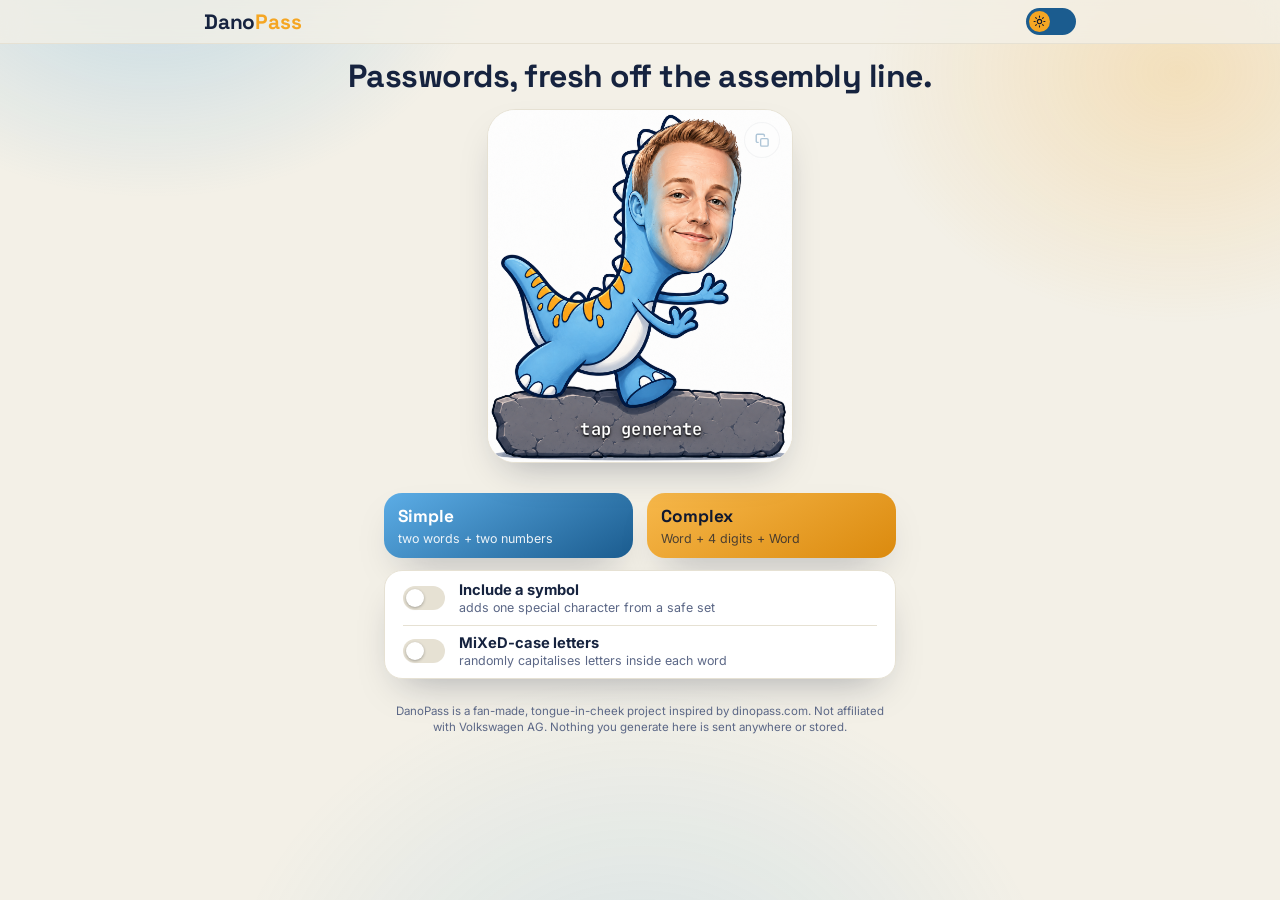
==== index.html @ 21abe380 "Initial DanoPass commit" ====
<!DOCTYPE html>
<html lang="en">
<head>
<meta charset="UTF-8">
<meta name="viewport" content="width=device-width, initial-scale=1.0">
<title>DanoPass — VW-Powered Password Generator</title>
<meta name="description" content="A fun VW-themed twist on password generators. Generate simple or complex passwords built from Volkswagen and car words.">
<link rel="icon" href="assets/dano.png">
<link rel="preconnect" href="https://fonts.googleapis.com">
<link rel="preconnect" href="https://fonts.gstatic.com" crossorigin>
<link href="https://fonts.googleapis.com/css2?family=Space+Grotesk:wght@500;600;700&family=Inter:wght@400;500;600;700;800&family=JetBrains+Mono:wght@600;700&display=swap" rel="stylesheet">
<link rel="stylesheet" href="style.css">
</head>
<body>

<div class="bg-glow" aria-hidden="true"></div>

<header class="topbar">
  <div class="topbar-inner">
    <div class="brand">Dano<span class="accent">Pass</span></div>
    <button id="themeToggle" class="theme-toggle" type="button" aria-label="Toggle dark mode" aria-pressed="false">
      <span class="theme-toggle-track">
        <span class="theme-toggle-thumb">
          <svg id="themeIconSun" viewBox="0 0 24 24" width="13" height="13" fill="none" stroke="currentColor" stroke-width="2" stroke-linecap="round"><circle cx="12" cy="12" r="4"/><path d="M12 2v2M12 20v2M4.9 4.9l1.4 1.4M17.7 17.7l1.4 1.4M2 12h2M20 12h2M4.9 19.1l1.4-1.4M17.7 6.3l1.4-1.4"/></svg>
          <svg id="themeIconMoon" viewBox="0 0 24 24" width="13" height="13" fill="none" stroke="currentColor" stroke-width="2" stroke-linecap="round" stroke-linejoin="round"><path d="M21 12.8A9 9 0 1 1 11.2 3a7 7 0 0 0 9.8 9.8Z"/></svg>
        </span>
      </span>
    </button>
  </div>
</header>

<main>
  <section class="hero">
    <h1 class="hero-title">Passwords, fresh off the assembly line.</h1>

    <div class="mascot-card">
      <img class="mascot" src="assets/dano.png" alt="DanoPass mascot — a friendly blue dinosaur with a human face, standing on a stone slab" width="1165" height="1350">
      <div class="stone-password" id="passwordOutput" aria-live="polite">tap&nbsp;generate</div>
      <button id="copyBtn" class="copy-chip" type="button" aria-label="Copy password to clipboard" disabled>
        <svg viewBox="0 0 24 24" width="15" height="15" fill="none" stroke="currentColor" stroke-width="2.2" stroke-linecap="round" stroke-linejoin="round"><rect x="9" y="9" width="12" height="12" rx="2"/><path d="M5 15H4a2 2 0 0 1-2-2V4a2 2 0 0 1 2-2h9a2 2 0 0 1 2 2v1"/></svg>
      </button>
    </div>
    <p id="copyHint" class="copy-hint">&nbsp;</p>
  </section>

  <section class="generator" aria-label="Password generator">
    <div class="buttons">
      <button id="simpleBtn" class="btn btn-blue" type="button">
        <span class="btn-title">Simple</span>
        <span class="btn-sub">two words + two numbers</span>
      </button>
      <button id="complexBtn" class="btn btn-orange" type="button">
        <span class="btn-title">Complex</span>
        <span class="btn-sub">Word + 4 digits + Word</span>
      </button>
    </div>

    <div class="options">
      <label class="switch-row">
        <span class="switch">
          <input type="checkbox" id="symbolsToggle">
          <span class="switch-track"><span class="switch-thumb"></span></span>
        </span>
        <span class="switch-label">
          <span class="switch-title">Include a symbol</span>
          <span class="switch-desc">adds one special character from a safe set</span>
        </span>
      </label>
      <label class="switch-row">
        <span class="switch">
          <input type="checkbox" id="mixedCaseToggle">
          <span class="switch-track"><span class="switch-thumb"></span></span>
        </span>
        <span class="switch-label">
          <span class="switch-title">MiXeD-case letters</span>
          <span class="switch-desc">randomly capitalises letters inside each word</span>
        </span>
      </label>
    </div>
  </section>
</main>

<footer class="site-footer">
  <p>DanoPass is a fan-made, tongue-in-cheek project inspired by dinopass.com. Not affiliated with Volkswagen AG. Nothing you generate here is sent anywhere or stored.</p>
</footer>

<script src="script.js"></script>
</body>
</html>
---- style.css ----
/* ---------- Tokens ---------- */
:root{
  --blue-400:#5CADE6;
  --blue-500:#3E9BDC;
  --blue-600:#2B7FBE;
  --blue-700:#1B5C8F;
  --orange-400:#F7B84B;
  --orange-500:#F5A623;
  --orange-600:#DB8A0E;
  --navy-900:#0F1830;
  --navy-800:#151F38;

  --bg:#F3F0E7;
  --surface:#FFFFFF;
  --surface-2:#FFFFFF;
  --stone-card-bg:#FCFCFC;
  --text:#16233F;
  --text-soft:#5B6786;
  --border:#E6E1D3;
  --shadow: 0 18px 40px -18px rgba(16,27,51,.35);
  color-scheme: light;
}

html[data-theme="dark"]{
  --bg:#0A1120;
  --surface:#131C33;
  --surface-2:#0F1830;
  --stone-card-bg:#FCFCFC;
  --text:#EEF1F8;
  --text-soft:#93A0C2;
  --border:#232F52;
  --shadow: 0 20px 46px -14px rgba(0,0,0,.6);
  color-scheme: dark;
}

*{box-sizing:border-box;}
html{scroll-behavior:smooth;}
body{
  margin:0;
  min-height:100vh;
  background:var(--bg);
  color:var(--text);
  font-family:'Inter', system-ui, sans-serif;
  transition:background .35s ease, color .35s ease;
  -webkit-font-smoothing:antialiased;
  position:relative;
  overflow-x:hidden;
}

/* soft mesh-style glow behind everything, sits fixed so it doesn't scroll away */
.bg-glow{
  position:fixed; inset:0; z-index:-1; pointer-events:none;
  background:
    radial-gradient(560px 420px at 12% -6%, rgba(62,155,220,.28), transparent 60%),
    radial-gradient(520px 420px at 92% 8%, rgba(245,166,35,.22), transparent 60%),
    radial-gradient(700px 600px at 50% 115%, rgba(62,155,220,.16), transparent 60%);
}
html[data-theme="dark"] .bg-glow{
  background:
    radial-gradient(560px 420px at 12% -6%, rgba(62,155,220,.22), transparent 60%),
    radial-gradient(520px 420px at 92% 8%, rgba(245,166,35,.14), transparent 60%),
    radial-gradient(700px 600px at 50% 115%, rgba(62,155,220,.12), transparent 60%);
}

/* ---------- Topbar ---------- */
.topbar{
  position:sticky; top:0; z-index:20;
  background:color-mix(in srgb, var(--bg) 78%, transparent);
  backdrop-filter:blur(14px);
  border-bottom:1px solid var(--border);
}
.topbar-inner{
  max-width:920px; margin:0 auto;
  display:flex; align-items:center; justify-content:space-between;
  padding:8px 24px;
}
.brand{
  font-family:'Space Grotesk', sans-serif;
  font-weight:700;
  font-size:1.3rem;
  letter-spacing:-.2px;
}
.brand .accent{color:var(--orange-500);}

.theme-toggle{background:none; border:none; padding:0; cursor:pointer;}
.theme-toggle-track{
  display:flex; align-items:center;
  width:50px; height:27px; border-radius:999px;
  background:var(--blue-700);
  padding:3px;
  transition:background .3s ease;
}
html[data-theme="dark"] .theme-toggle-track{background:var(--navy-800); border:1px solid var(--border);}
.theme-toggle-thumb{
  width:21px; height:21px; border-radius:999px;
  background:var(--orange-500);
  display:flex; align-items:center; justify-content:center;
  color:var(--navy-900);
  transform:translateX(0);
  transition:transform .3s ease, background .3s ease;
  position:relative;
}
html[data-theme="dark"] .theme-toggle-thumb{ transform:translateX(23px); background:var(--blue-500); color:#0D1526;}
.theme-toggle-thumb svg{transition:opacity .2s ease;}
#themeIconSun{opacity:1; position:relative;}
#themeIconMoon{opacity:0; position:absolute;}
html[data-theme="dark"] #themeIconSun{opacity:0;}
html[data-theme="dark"] #themeIconMoon{opacity:1; position:relative;}

/* ---------- Hero ---------- */
.hero{
  max-width:640px;
  margin:0 auto;
  text-align:center;
  padding:14px 24px 0;
}
.hero-title{
  font-family:'Space Grotesk', sans-serif;
  font-size:clamp(1.4rem, 4.4vw, 2rem);
  line-height:1.15;
  margin:0;
  letter-spacing:-.5px;
}

/* ---------- Mascot card with on-stone password ---------- */
.mascot-card{
  container-type: inline-size;
  position:relative;
  width:min(320px, 78vw, 34vh);
  margin:14px auto 0;
  background:var(--stone-card-bg);
  border-radius:28px;
  overflow:hidden;
  box-shadow:var(--shadow);
  border:1px solid var(--border);
}
.mascot{
  display:block;
  width:100%;
  height:auto;
}
.stone-password{
  position:absolute;
  left:8.5%; right:7.5%;
  top:84%; bottom:2.5%;
  display:flex;
  align-items:center;
  justify-content:center;
  text-align:center;
  color:#FFFFFF;
  text-shadow:
    0 1px 3px rgba(0,0,0,.75),
    0 0 8px rgba(0,0,0,.45),
    0 2px 0 rgba(0,0,0,.35);
  -webkit-text-stroke:.4px rgba(0,0,0,.25);
  font-family:'JetBrains Mono', monospace;
  font-weight:700;
  line-height:1.15;
  letter-spacing:.01em;
  word-break:break-word;
  overflow-wrap:break-word;
  font-size:clamp(.6rem, 5.6cqw, 1.3rem);
  padding:0 4px;
  user-select:all;
}
.copy-chip{
  position:absolute;
  top:12px; right:12px;
  width:36px; height:36px;
  border-radius:999px;
  border:1px solid rgba(22,35,63,.12);
  background:rgba(255,255,255,.85);
  backdrop-filter:blur(6px);
  color:var(--blue-700);
  display:flex; align-items:center; justify-content:center;
  cursor:pointer;
  transition:color .2s ease, transform .15s ease, background .2s ease;
}
.copy-chip:hover:not(:disabled){color:var(--orange-600); transform:translateY(-1px);}
.copy-chip:disabled{opacity:.35; cursor:not-allowed;}
.copy-hint{
  height:16px;
  margin:6px 0 0;
  text-align:center;
  font-size:.82rem;
  color:var(--orange-600);
  font-weight:700;
}

/* ---------- Generator ---------- */
.generator{
  max-width:560px;
  margin:0 auto;
  padding:8px 24px 0;
  display:flex; flex-direction:column; align-items:center; gap:12px;
}

.buttons{
  width:100%;
  display:grid;
  grid-template-columns:1fr 1fr;
  gap:14px;
}
.btn{
  border:none;
  border-radius:18px;
  padding:12px 14px;
  cursor:pointer;
  display:flex; flex-direction:column; gap:4px;
  color:#fff;
  font-family:'Inter', sans-serif;
  box-shadow:var(--shadow);
  transition:transform .15s ease, filter .15s ease;
}
.btn:hover{transform:translateY(-2px); filter:brightness(1.06);}
.btn:active{transform:translateY(0px) scale(.98);}
.btn-title{font-family:'Space Grotesk', sans-serif; font-weight:700; font-size:1.08rem;}
.btn-sub{font-size:.78rem; opacity:.9;}
.btn-blue{background:linear-gradient(150deg, var(--blue-400), var(--blue-700));}
.btn-orange{background:linear-gradient(150deg, var(--orange-400), var(--orange-600)); color:var(--navy-900);}
.btn-orange .btn-sub{color:var(--navy-900); opacity:.72;}

/* Options / switches */
.options{
  width:100%;
  display:flex;
  flex-direction:column;
  gap:2px;
  background:var(--surface);
  border:1px solid var(--border);
  border-radius:18px;
  padding:2px 18px;
  box-shadow:var(--shadow);
}
.switch-row{display:flex; align-items:center; gap:14px; padding:8px 0; cursor:pointer;}
.switch-row + .switch-row{border-top:1px solid var(--border);}
.switch input{position:absolute; opacity:0; width:1px; height:1px;}
.switch-track{
  display:block; width:42px; height:24px; border-radius:999px;
  background:var(--border); position:relative; transition:background .2s ease; flex-shrink:0;
}
.switch-thumb{
  position:absolute; top:3px; left:3px; width:18px; height:18px; border-radius:999px;
  background:#fff; box-shadow:0 1px 3px rgba(0,0,0,.3); transition:transform .2s ease;
}
.switch input:checked + .switch-track{background:var(--blue-500);}
.switch input:checked + .switch-track .switch-thumb{transform:translateX(18px);}
.switch input:focus-visible + .switch-track{outline:2px solid var(--orange-500); outline-offset:2px;}
.switch-label{display:flex; flex-direction:column; gap:1px;}
.switch-title{font-weight:700; font-size:.92rem;}
.switch-desc{font-size:.78rem; color:var(--text-soft);}

/* ---------- Footer ---------- */
.site-footer{
  text-align:center;
  max-width:560px;
  margin:0 auto;
  padding:12px 24px 18px;
  font-size:.72rem;
  line-height:1.4;
  color:var(--text-soft);
}

/* ---------- Focus states ---------- */
button:focus-visible{outline:2px solid var(--orange-500); outline-offset:3px;}

/* ---------- Responsive ---------- */
@media (max-width:420px){
  .buttons{grid-template-columns:1fr;}
}

/* ---------- Reduced motion ---------- */
@media (prefers-reduced-motion: reduce){
  *{transition:none !important; scroll-behavior:auto !important;}
}
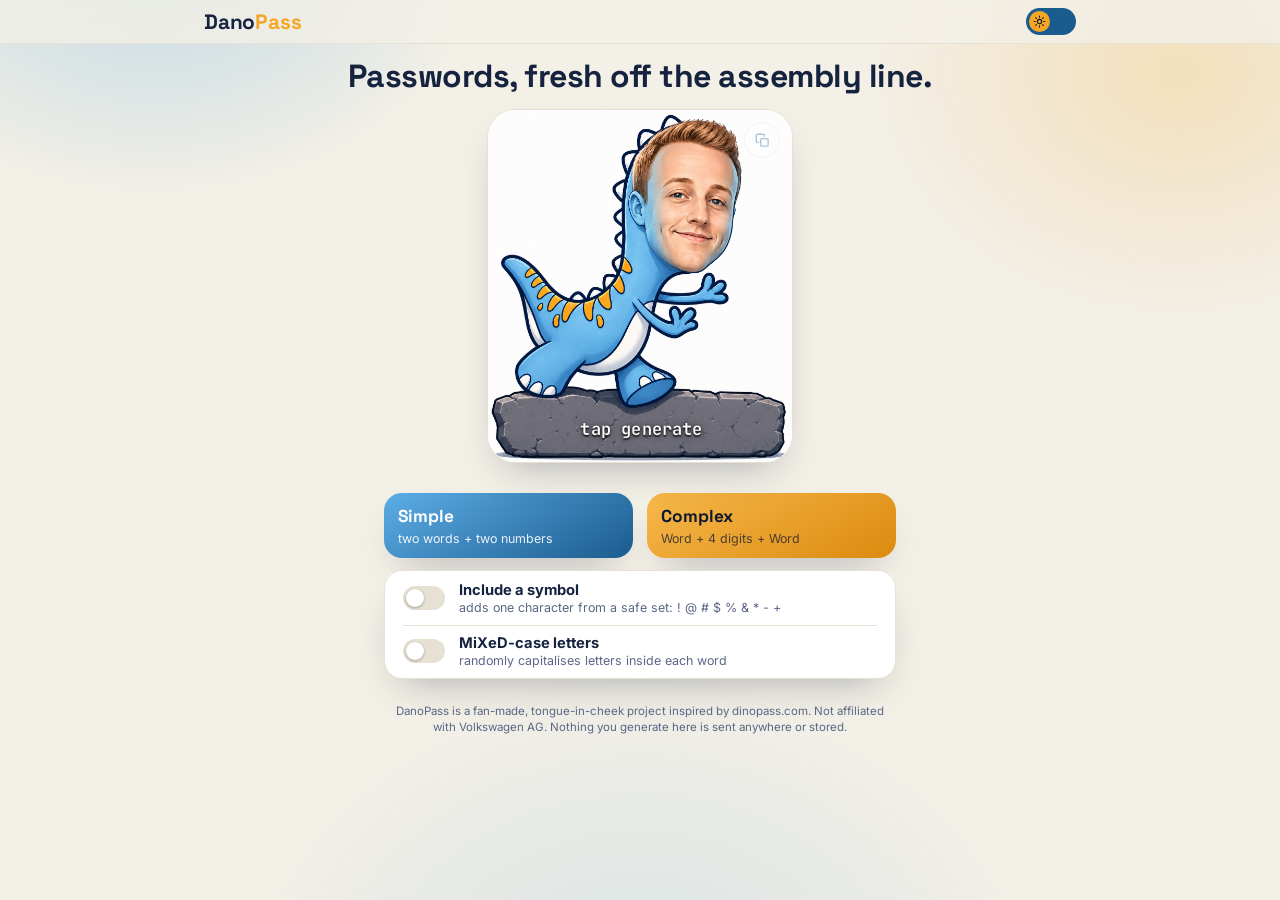
==== commit b3462434: "Add cursor-tracking eyes" ====
--- a/index.html
+++ b/index.html
@@ -35,6 +35,8 @@
 
     <div class="mascot-card">
       <img class="mascot" src="assets/dano.png" alt="DanoPass mascot — a friendly blue dinosaur with a human face, standing on a stone slab" width="1165" height="1350">
+      <span class="eye-pupil" id="eyePupilLeft" aria-hidden="true"></span>
+      <span class="eye-pupil" id="eyePupilRight" aria-hidden="true"></span>
       <div class="stone-password" id="passwordOutput" aria-live="polite">tap&nbsp;generate</div>
       <button id="copyBtn" class="copy-chip" type="button" aria-label="Copy password to clipboard" disabled>
         <svg viewBox="0 0 24 24" width="15" height="15" fill="none" stroke="currentColor" stroke-width="2.2" stroke-linecap="round" stroke-linejoin="round"><rect x="9" y="9" width="12" height="12" rx="2"/><path d="M5 15H4a2 2 0 0 1-2-2V4a2 2 0 0 1 2-2h9a2 2 0 0 1 2 2v1"/></svg>
@@ -63,7 +65,7 @@
         </span>
         <span class="switch-label">
           <span class="switch-title">Include a symbol</span>
-          <span class="switch-desc">adds one special character from a safe set</span>
+          <span class="switch-desc">adds one character from a safe set: ! @ # $ % &amp; * - +</span>
         </span>
       </label>
       <label class="switch-row">
--- a/style.css
+++ b/style.css
@@ -138,6 +138,24 @@
   display:block;
   width:100%;
   height:auto;
+}
+.eye-pupil{
+  position:absolute;
+  border-radius:50%;
+  background:radial-gradient(circle at 34% 30%, #757c8c 0%, #23262f 55%, #05060a 100%);
+  box-shadow:0 0 0 1px rgba(0,0,0,.12);
+  pointer-events:none;
+  transform:translate(-50%, -50%);
+  transition:transform .05s linear;
+  will-change:transform;
+}
+.eye-pupil::after{
+  content:"";
+  position:absolute;
+  top:20%; left:22%;
+  width:30%; height:30%;
+  border-radius:50%;
+  background:rgba(255,255,255,.9);
 }
 .stone-password{
   position:absolute;
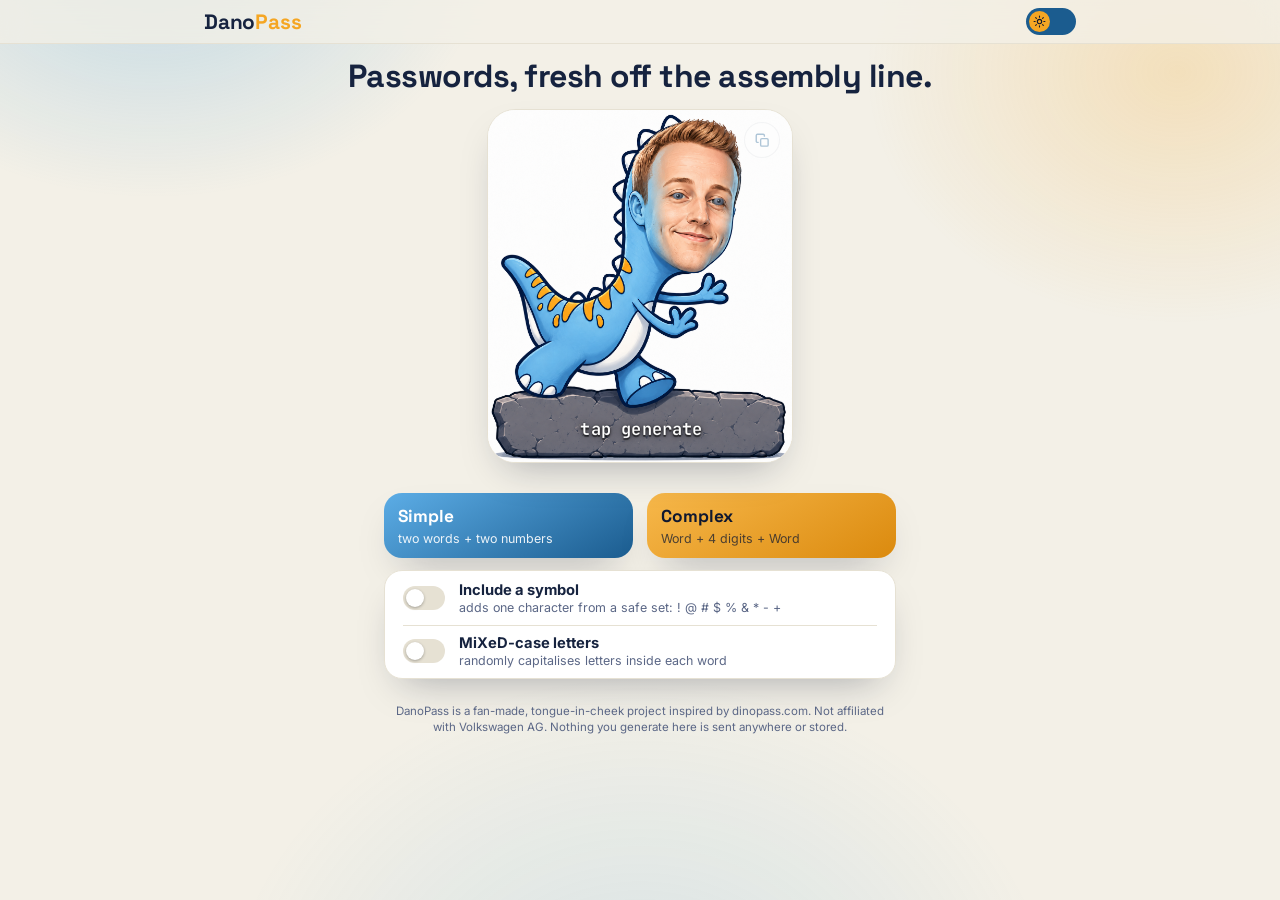
==== commit 147656d3: "Fix eye overlay coverage" ====
--- a/index.html
+++ b/index.html
@@ -35,8 +35,8 @@
 
     <div class="mascot-card">
       <img class="mascot" src="assets/dano.png" alt="DanoPass mascot — a friendly blue dinosaur with a human face, standing on a stone slab" width="1165" height="1350">
-      <span class="eye-pupil" id="eyePupilLeft" aria-hidden="true"></span>
-      <span class="eye-pupil" id="eyePupilRight" aria-hidden="true"></span>
+      <span class="eye-socket" id="eyeSocketLeft" aria-hidden="true"><span class="eye-pupil" id="eyePupilLeft"></span></span>
+      <span class="eye-socket" id="eyeSocketRight" aria-hidden="true"><span class="eye-pupil" id="eyePupilRight"></span></span>
       <div class="stone-password" id="passwordOutput" aria-live="polite">tap&nbsp;generate</div>
       <button id="copyBtn" class="copy-chip" type="button" aria-label="Copy password to clipboard" disabled>
         <svg viewBox="0 0 24 24" width="15" height="15" fill="none" stroke="currentColor" stroke-width="2.2" stroke-linecap="round" stroke-linejoin="round"><rect x="9" y="9" width="12" height="12" rx="2"/><path d="M5 15H4a2 2 0 0 1-2-2V4a2 2 0 0 1 2-2h9a2 2 0 0 1 2 2v1"/></svg>
--- a/style.css
+++ b/style.css
@@ -139,12 +139,19 @@
   width:100%;
   height:auto;
 }
+.eye-socket{
+  position:absolute;
+  border-radius:50%;
+  transform:translate(-50%, -50%);
+  background:radial-gradient(circle at 40% 35%, #aeb6c4 0%, #7d8494 32%, #4b5261 62%, #262a33 100%);
+  box-shadow:0 0 0 1px rgba(0,0,0,.15);
+  pointer-events:none;
+}
 .eye-pupil{
   position:absolute;
+  top:50%; left:50%;
   border-radius:50%;
-  background:radial-gradient(circle at 34% 30%, #757c8c 0%, #23262f 55%, #05060a 100%);
-  box-shadow:0 0 0 1px rgba(0,0,0,.12);
-  pointer-events:none;
+  background:radial-gradient(circle at 34% 30%, #5b616e 0%, #1c1f26 55%, #050508 100%);
   transform:translate(-50%, -50%);
   transition:transform .05s linear;
   will-change:transform;
@@ -153,9 +160,9 @@
   content:"";
   position:absolute;
   top:20%; left:22%;
-  width:30%; height:30%;
+  width:32%; height:32%;
   border-radius:50%;
-  background:rgba(255,255,255,.9);
+  background:rgba(255,255,255,.92);
 }
 .stone-password{
   position:absolute;
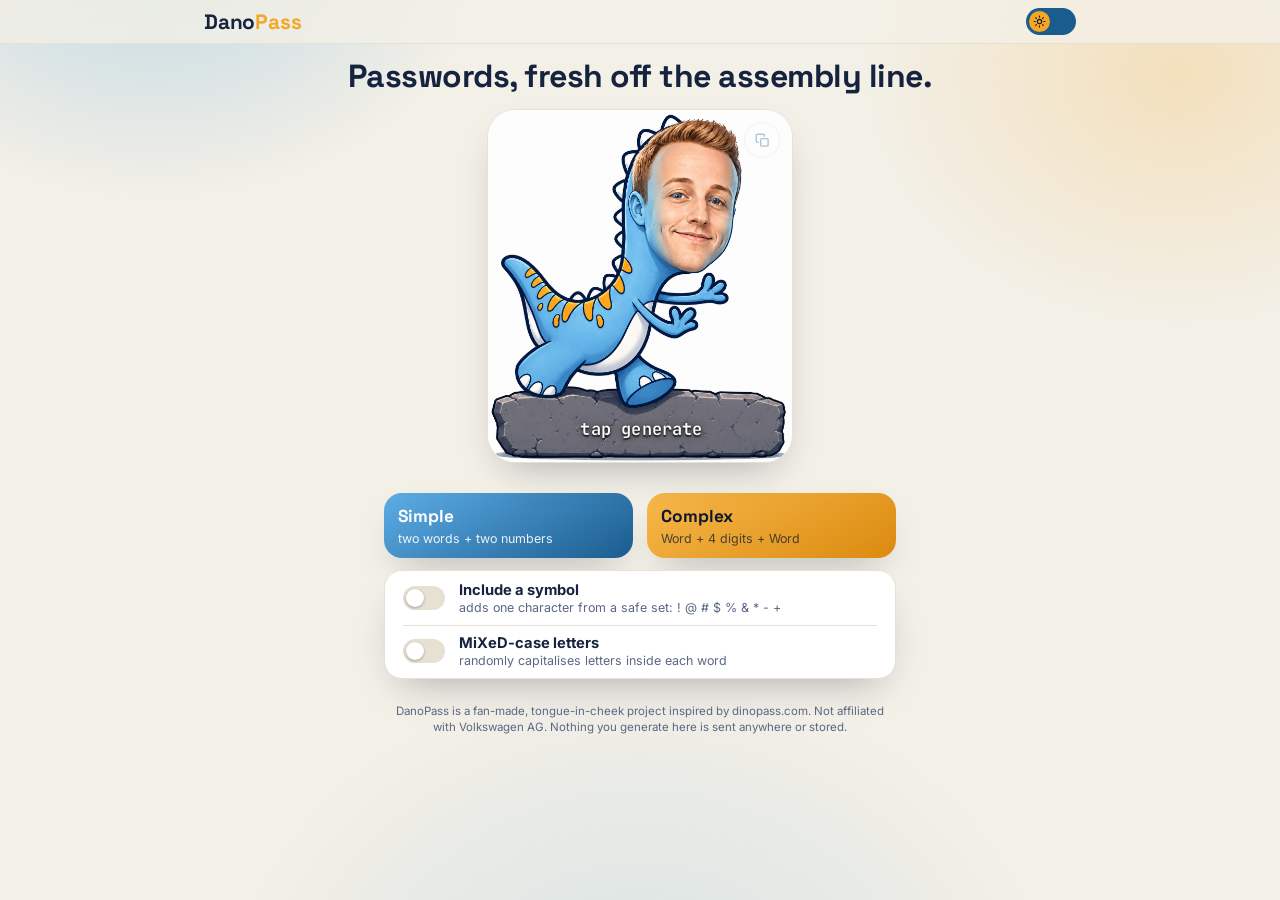
==== commit 5368c921: "Add tilt to right eye cover, fix pupil tracking math" ====
--- a/index.html
+++ b/index.html
@@ -35,8 +35,10 @@
 
     <div class="mascot-card">
       <img class="mascot" src="assets/dano.png" alt="DanoPass mascot — a friendly blue dinosaur with a human face, standing on a stone slab" width="1165" height="1350">
-      <span class="eye-socket" id="eyeSocketLeft" aria-hidden="true"><span class="eye-pupil" id="eyePupilLeft"></span></span>
-      <span class="eye-socket" id="eyeSocketRight" aria-hidden="true"><span class="eye-pupil" id="eyePupilRight"></span></span>
+      <span class="eye-socket" id="eyeSocketLeft" aria-hidden="true"></span>
+      <span class="eye-pupil" id="eyePupilLeft" aria-hidden="true"></span>
+      <span class="eye-socket" id="eyeSocketRight" aria-hidden="true"></span>
+      <span class="eye-pupil" id="eyePupilRight" aria-hidden="true"></span>
       <div class="stone-password" id="passwordOutput" aria-live="polite">tap&nbsp;generate</div>
       <button id="copyBtn" class="copy-chip" type="button" aria-label="Copy password to clipboard" disabled>
         <svg viewBox="0 0 24 24" width="15" height="15" fill="none" stroke="currentColor" stroke-width="2.2" stroke-linecap="round" stroke-linejoin="round"><rect x="9" y="9" width="12" height="12" rx="2"/><path d="M5 15H4a2 2 0 0 1-2-2V4a2 2 0 0 1 2-2h9a2 2 0 0 1 2 2v1"/></svg>
--- a/style.css
+++ b/style.css
@@ -149,12 +149,12 @@
 }
 .eye-pupil{
   position:absolute;
-  top:50%; left:50%;
   border-radius:50%;
   background:radial-gradient(circle at 34% 30%, #5b616e 0%, #1c1f26 55%, #050508 100%);
   transform:translate(-50%, -50%);
   transition:transform .05s linear;
   will-change:transform;
+  pointer-events:none;
 }
 .eye-pupil::after{
   content:"";
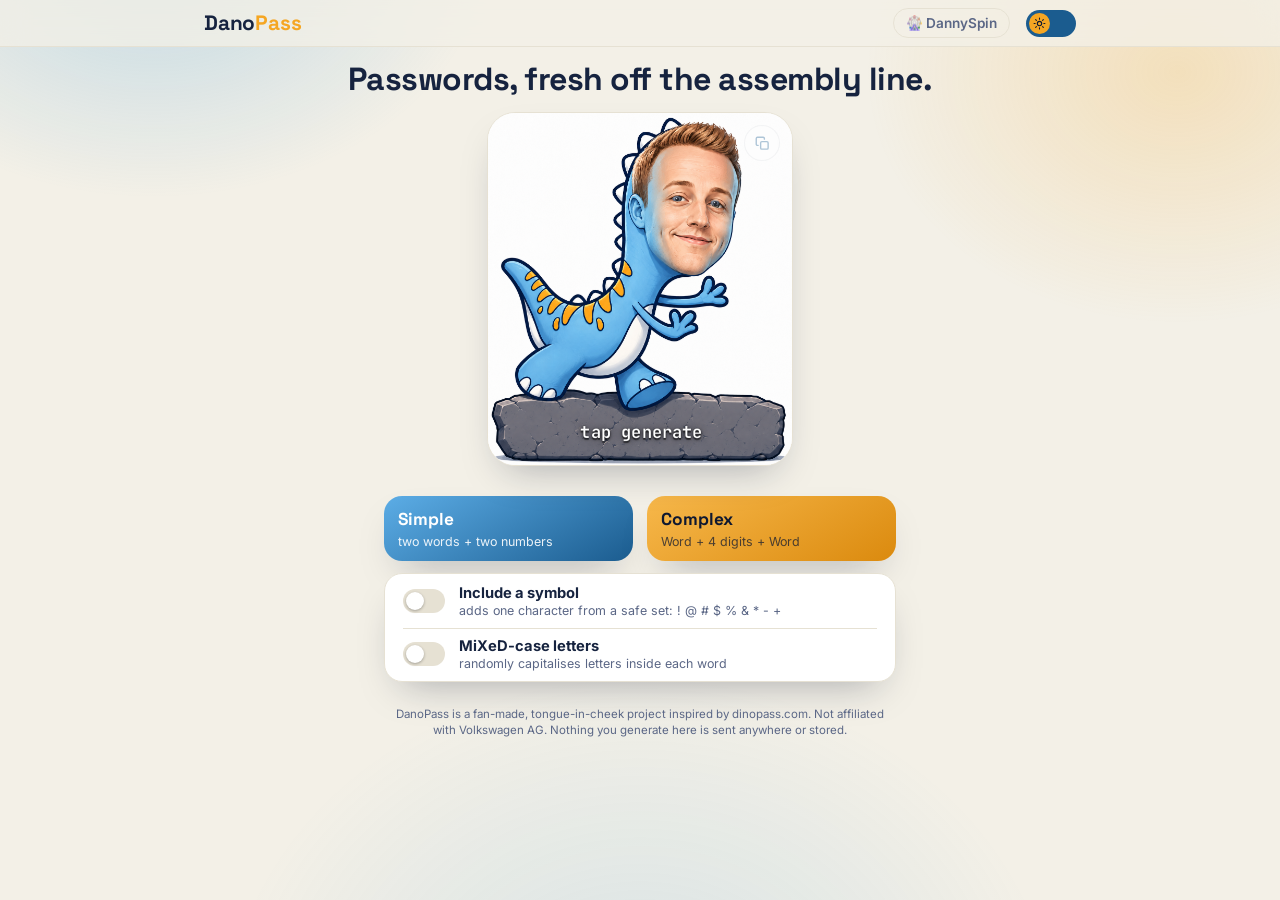
==== commit c35a3483: "Add DannySpin wheel page" ====
--- a/index.html
+++ b/index.html
@@ -18,7 +18,9 @@
 <header class="topbar">
   <div class="topbar-inner">
     <div class="brand">Dano<span class="accent">Pass</span></div>
-    <button id="themeToggle" class="theme-toggle" type="button" aria-label="Toggle dark mode" aria-pressed="false">
+    <div class="topbar-right">
+      <a class="nav-link" href="/dannyspin/">🎡 DannySpin</a>
+      <button id="themeToggle" class="theme-toggle" type="button" aria-label="Toggle dark mode" aria-pressed="false">
       <span class="theme-toggle-track">
         <span class="theme-toggle-thumb">
           <svg id="themeIconSun" viewBox="0 0 24 24" width="13" height="13" fill="none" stroke="currentColor" stroke-width="2" stroke-linecap="round"><circle cx="12" cy="12" r="4"/><path d="M12 2v2M12 20v2M4.9 4.9l1.4 1.4M17.7 17.7l1.4 1.4M2 12h2M20 12h2M4.9 19.1l1.4-1.4M17.7 6.3l1.4-1.4"/></svg>
@@ -26,6 +28,7 @@
         </span>
       </span>
     </button>
+    </div>
   </div>
 </header>
 
--- a/style.css
+++ b/style.css
@@ -81,6 +81,19 @@
   letter-spacing:-.2px;
 }
 .brand .accent{color:var(--orange-500);}
+.topbar-right{display:flex; align-items:center; gap:16px;}
+.nav-link{
+  font-weight:600;
+  font-size:.85rem;
+  color:var(--text-soft);
+  text-decoration:none;
+  padding:6px 12px;
+  border-radius:999px;
+  border:1px solid var(--border);
+  transition:color .15s ease, border-color .15s ease;
+  white-space:nowrap;
+}
+.nav-link:hover{color:var(--blue-600); border-color:var(--blue-500);}
 
 .theme-toggle{background:none; border:none; padding:0; cursor:pointer;}
 .theme-toggle-track{
@@ -292,6 +305,8 @@
 /* ---------- Responsive ---------- */
 @media (max-width:420px){
   .buttons{grid-template-columns:1fr;}
+  .nav-link{font-size:.72rem; padding:5px 9px;}
+  .topbar-right{gap:10px;}
 }
 
 /* ---------- Reduced motion ---------- */
